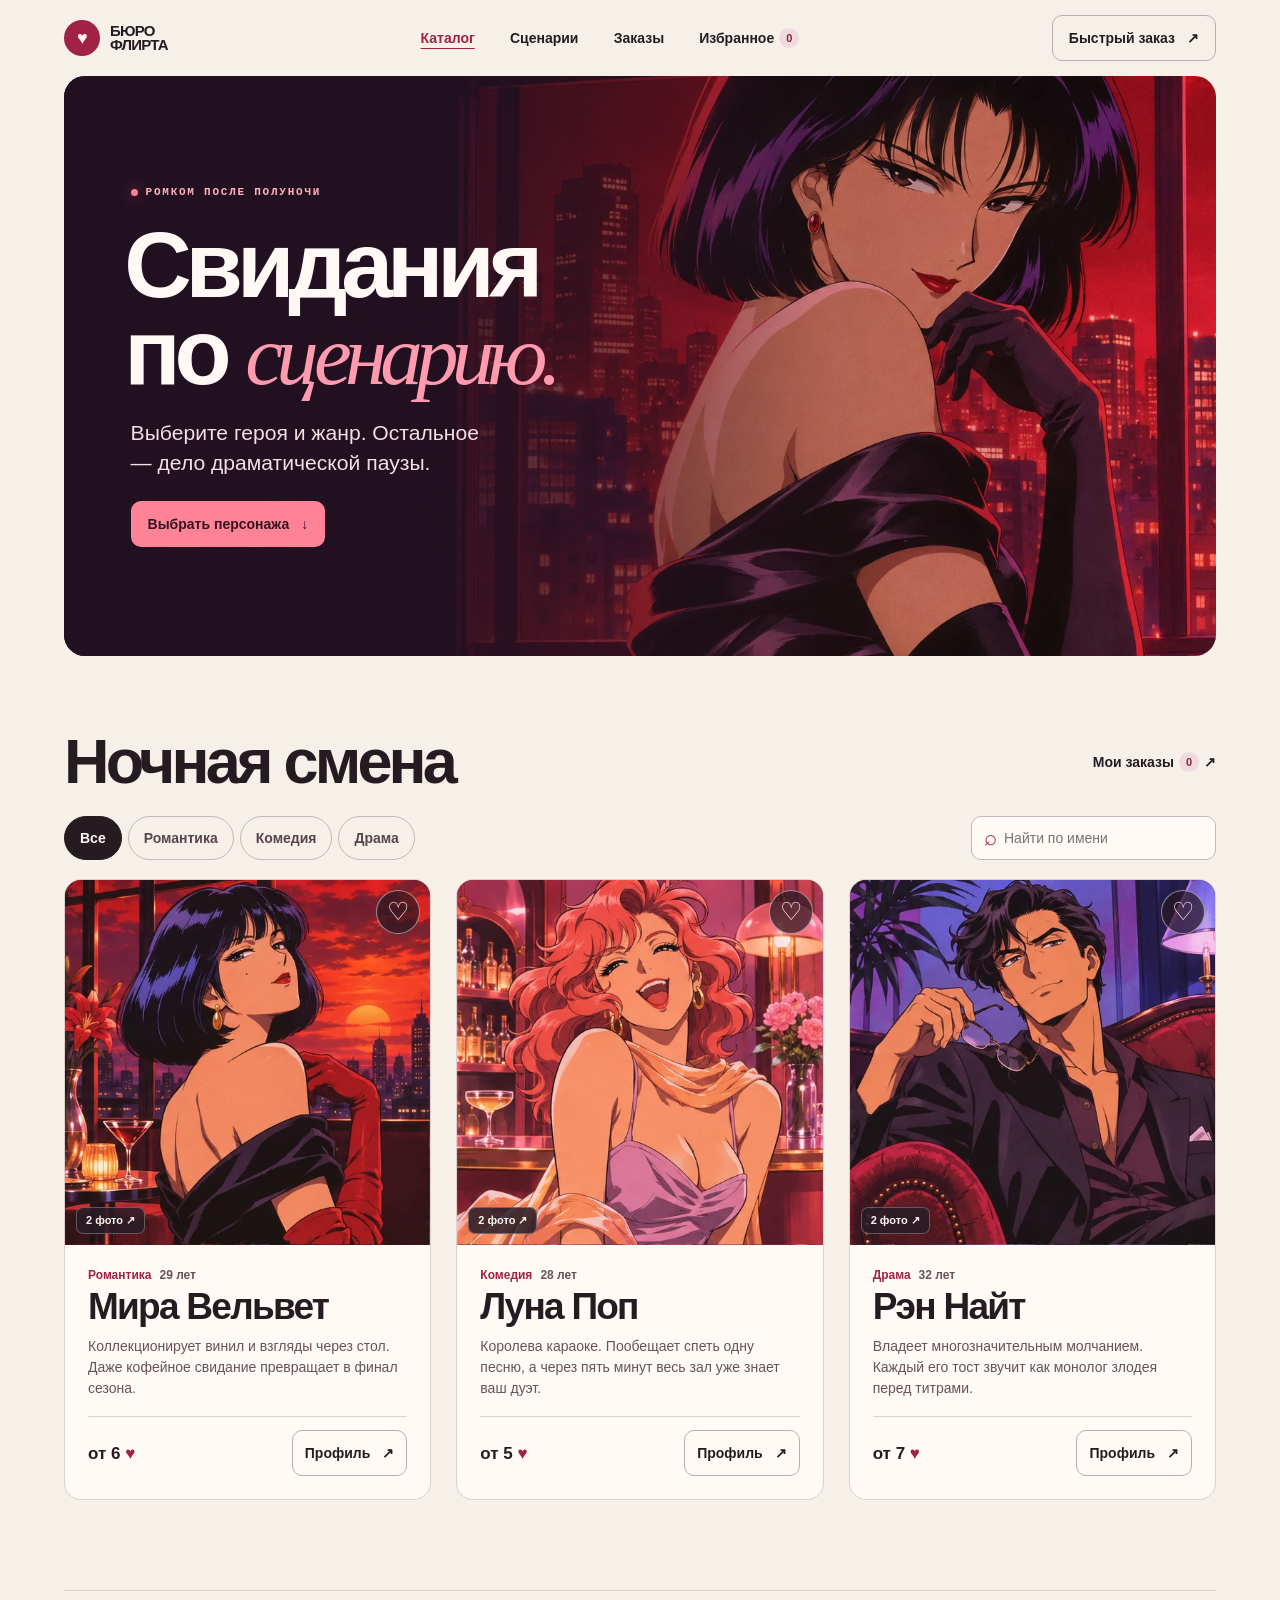
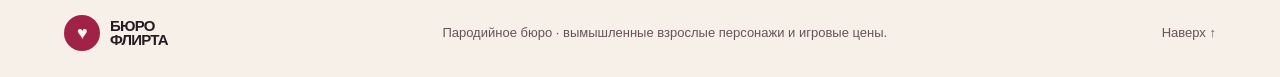
==== index.html @ c88faca5 "Add Flirt Bureau website" ====
<!doctype html>
<html lang="ru" id="top">
<head>
  <meta charset="utf-8">
  <meta name="viewport" content="width=device-width, initial-scale=1">
  <meta name="theme-color" content="#f7f0e9">
  <meta name="description" content="Интерактивная аниме-комедия со сценариями вымышленных свиданий.">
  <title>Свидания по сценарию — Бюро флирта</title>
  <link rel="icon" href="data:,">
  <link rel="stylesheet" href="styles.css">
  <script defer src="gsap.min.js"></script>
  <script defer src="app.js"></script>
</head>
<body data-character="">
  <a class="skip" href="#content">К содержанию</a>
  <header class="frame bar">
    <a class="brand" href="index.html"><span class="seal" aria-hidden="true">♥</span><span>БЮРО<br>ФЛИРТА</span></a>
    <nav aria-label="Основное меню"><a href="index.html#catalog" aria-current="page">Каталог</a><a href="scenarios.html">Сценарии</a><a href="orders.html">Заказы</a><button type="button" class="favorite-toggle" aria-pressed="false">Избранное <span data-favorite-count>0</span></button></nav>
    <button class="button button-outline quick-order" type="button">Быстрый заказ <span aria-hidden="true">↗</span></button>
  </header>
  <main id="content">
        <section class="frame hero" aria-labelledby="hero-title">
      <div class="hero-copy">
        <p class="eyebrow"><span aria-hidden="true"></span> РОМКОМ ПОСЛЕ ПОЛУНОЧИ</p>
        <h1 id="hero-title">Свидания<br>по <em>сценарию.</em></h1>
        <p>Выберите героя и жанр. Остальное — дело драматической паузы.</p>
        <a href="#catalog" class="button button-pink">Выбрать персонажа <span aria-hidden="true">↓</span></a>
      </div>
    </section>

    <section class="frame catalog" id="catalog" aria-labelledby="catalog-title">
      <div class="section-top">
        <h2 id="catalog-title">Ночная смена</h2>
        <a class="orders-link" href="orders.html">Мои заказы <span data-orders-count>0</span> <span aria-hidden="true">↗</span></a>
      </div>
      <div class="toolbar">
        <div class="filter-group" role="group" aria-label="Жанр">
          <button type="button" data-genre="all" aria-pressed="true">Все</button>
          <button type="button" data-genre="romance" aria-pressed="false">Романтика</button>
          <button type="button" data-genre="comedy" aria-pressed="false">Комедия</button>
          <button type="button" data-genre="drama" aria-pressed="false">Драма</button>
        </div>
        <label class="search"><span aria-hidden="true">⌕</span><input id="search" type="search" placeholder="Найти по имени" aria-label="Найти по имени"></label>
        <button type="button" class="button button-outline favorite-toggle catalog-favorite" aria-pressed="false">Избранное <span data-favorite-count>0</span></button>
      </div>
      <div class="cards" id="cards"></div>
      <div id="empty" class="empty" hidden>
        <h3 id="empty-title"></h3>
        <button class="button button-outline" id="clear-filters" type="button">Показать весь состав</button>
      </div>
    </section>

  </main>
  <footer class="frame footer">
    <a class="brand" href="index.html"><span class="seal" aria-hidden="true">♥</span><span>БЮРО<br>ФЛИРТА</span></a>
    <p>Пародийное бюро · вымышленные взрослые персонажи и игровые цены.</p>
    <a href="#top">Наверх <span aria-hidden="true">↑</span></a>
  </footer>
  <div class="mobile-bar" role="group" aria-label="Быстрые действия">
    <a href="index.html#catalog" aria-current="page">Каталог</a><a href="scenarios.html">Сценарии</a><a href="orders.html">Заказы</a>
    <button class="quick-order button-pink" type="button">Заказать</button>
  </div>
  <dialog id="gallery" aria-labelledby="gallery-title"><div class="dialog-body gallery-body"></div></dialog>
  <dialog id="order" aria-labelledby="order-title"><div class="dialog-body"></div></dialog>
  <p class="sr-only" id="announcement" role="status"></p>
</body>
</html>
---- styles.css ----
:root {
  color-scheme: light;
  --paper: #f7f0e9;
  --card: #fffaf5;
  --ink: #271b22;
  --muted: #68525b;
  --line: #ded0ce;
  --berry: #a02246;
  --pink: #ff8296;
  --dark: #231420;
  --space: clamp(16px, 5vw, 76px);
  font-family: "Segoe UI", Arial, sans-serif;
}
*, *::before, *::after { box-sizing: border-box; }
html { scroll-behavior: smooth; }
body { margin: 0; background: var(--paper); color: var(--ink); }
body:has(dialog[open]) { overflow: hidden; }
[hidden] { display: none !important; }
h1, h2, h3, p, fieldset { margin: 0; }
a { text-decoration: none; color: inherit; }
button, input, select { font: inherit; }
button { cursor: pointer; }
:focus-visible { outline: 2px solid #b12452; outline-offset: 3px; }
.frame { width: min(100% - var(--space) * 2, 1250px); margin-inline: auto; }
.sr-only, .skip:not(:focus) {
  position: absolute; width: 1px; height: 1px; padding: 0; overflow: hidden; clip-path: inset(50%); white-space: nowrap;
}
.skip { position: fixed; z-index: 20; top: 8px; left: 8px; padding: 12px; background: var(--card); }
.bar { min-height: 76px; display: flex; align-items: center; justify-content: space-between; gap: 12px; }
.brand { display: inline-flex; gap: 10px; align-items: center; font-weight: 850; font-size: 15px; line-height: .94; letter-spacing: -.05em; }
.seal { display: grid; place-items: center; flex: 0 0 36px; width: 36px; height: 36px; border-radius: 50%; background: var(--berry); color: #fff5f0; font-size: 18px; }
.bar nav { display: flex; align-items: center; gap: clamp(16px, 4vw, 50px); }
.bar nav a, .bar nav button, .orders-link, .mobile-bar a, .mobile-bar button {
  min-height: 44px; border: 0; background: none; color: var(--ink); font-size: 14px; font-weight: 650;
  white-space: nowrap; padding: 0; display: inline-flex; align-items: center; justify-content: center; gap: 5px;
}
.bar nav a:hover, .orders-link:hover, .favorite-toggle[aria-pressed="true"] { color: var(--berry); }
[data-favorite-count], [data-orders-count] {
  min-width: 20px; padding-inline: 5px; background: #f0dae0; border-radius: 999px;
  color: #8d2544; text-align: center; font: 700 11px/20px "Segoe UI", sans-serif;
}
.button {
  min-height: 46px; display: inline-flex; align-items: center; justify-content: center; gap: 12px;
  padding: 9px 16px; border: 1px solid transparent; border-radius: 10px; font-size: 14px; font-weight: 730;
  transition: background-color .18s, transform .14s;
}
.button:active, .favorite:active, .icon-button:active { transform: scale(.96); }
.button-outline { border-color: #bdabb1; background: transparent; color: var(--ink); }
.button-outline:hover { background: #f1e4e6; }
.button-pink { background: var(--pink); color: #321622; }
.button-pink:hover { background: #ffadba; }
.button-berry { background: var(--berry); color: #fffafa; }
.button-berry:hover { background: #821b3a; }

.hero {
  position: relative; display: grid; align-items: center; min-height: clamp(455px, 49vw, 580px); overflow: hidden;
  border-radius: 21px; isolation: isolate;
  background: #2a1425 url("hero.webp") 66% 40% / cover no-repeat;
}
.hero::before {
  content: ""; position: absolute; z-index: -1; inset: 0;
  background: linear-gradient(90deg, #211121f7 0%, #211121dc 34%, #21112136 66%, transparent);
}
.hero-copy { max-width: 66%; color: #fff8f5; padding: 38px clamp(26px, 5.2vw, 78px); }
.eyebrow {
  display: flex; align-items: center; gap: 8px; color: #ffb1be; margin-bottom: 22px;
  font: 700 11px/1.35 "Cascadia Mono", Consolas, monospace; letter-spacing: .16em;
}
.eyebrow span { width: 7px; height: 7px; border-radius: 50%; background: #ff8094; box-shadow: 0 0 15px #fd587da8; }
h1 { font-size: clamp(57px, 7.3vw, 110px); line-height: .93; letter-spacing: -.066em; font-weight: 780; margin-left: -.067em; }
h1 em { font: italic 400 .91em/.9 Georgia, serif; color: #ff9aaf; letter-spacing: -.08em; }
.hero-copy p:not(.eyebrow) { color: #f5dee5; margin: 22px 0 23px; max-width: 30ch; font-size: clamp(16px, 1.65vw, 22px); line-height: 1.43; }
.hero :focus-visible { outline-color: #ffacba; }

.catalog { margin-block: clamp(42px, 6vw, 75px) clamp(55px, 7vw, 94px); scroll-margin-top: 20px; }
.section-top, .toolbar { display: flex; justify-content: space-between; align-items: center; gap: 14px; }
h2 { font-size: clamp(36px, 5vw, 63px); line-height: .98; letter-spacing: -.061em; font-weight: 770; }
.toolbar { margin: 23px 0 19px; }
.filter-group { display: flex; gap: 6px; flex-wrap: wrap; }
.filter-group button {
  border-radius: 999px; min-height: 44px; padding: 6px 15px; border: 1px solid #c7b5ba;
  background: transparent; color: #59444e; font-weight: 650; font-size: 14px;
}
.filter-group button:hover { border-color: var(--berry); color: var(--berry); }
.filter-group button[aria-pressed="true"] { background: var(--ink); color: #fff8f4; border-color: var(--ink); }
.search {
  display: flex; align-items: center; gap: 7px; min-height: 44px; padding-inline: 12px;
  border: 1px solid #c7b5ba; border-radius: 10px; min-width: 0; width: min(100%, 245px); background: var(--card);
}
.search span { font-size: 22px; color: var(--berry); line-height: 1; }
.search input { width: 100%; min-width: 0; border: 0; outline: 0; background: transparent; color: var(--ink); font-size: 14px; padding: 8px 0; }
.search:focus-within { outline: 2px solid #b12452; outline-offset: 2px; }
.cards { display: grid; grid-template-columns: repeat(3, minmax(0, 1fr)); gap: clamp(13px, 2vw, 25px); }
.character { min-width: 0; border-radius: 17px; overflow: hidden; background: var(--card); border: 1px solid var(--line); display: flex; flex-direction: column; }
.portrait-area { position: relative; }
.portrait, .gallery-photo, .thumbnail {
  background-image: url("portraits.webp"); background-size: 300% 200%; background-repeat: no-repeat;
  background-position: var(--x, 0%) var(--y, 0%);
}
.portrait { width: 100%; aspect-ratio: 1; display: block; border: 0; cursor: zoom-in; background-color: #4a2d49; position: relative; }
.portrait:focus-visible { outline-offset: -5px; outline-color: #fff7f9; }
.photo-count {
  position: absolute; bottom: 11px; left: 11px; padding: 6px 9px; border-radius: 7px;
  color: #fff5ee; background: #291d28d9; border: 1px solid #ffffff42; font-size: 11px; font-weight: 700;
}
.favorite {
  width: 44px; height: 44px; position: absolute; right: 10px; top: 10px; border: 1px solid #ffffff7c;
  color: #fff8f4; background: #271822b3; border-radius: 50%; font-size: 25px; line-height: 1;
  display: grid; place-items: center; transition: background-color .18s, transform .15s;
}
.favorite[aria-pressed="true"] { background: var(--berry); }
.favorite:hover { background: #7d2344; }
.card-copy { padding: clamp(14px, 1.8vw, 23px); flex: 1; display: flex; flex-direction: column; }
.card-meta { display: flex; gap: 8px; align-items: center; color: var(--berry); font-size: 12px; font-weight: 730; }
.card-meta span + span { color: var(--muted); font-weight: 550; }
.card-copy h3 { margin-top: 6px; font-size: clamp(25px, 3vw, 37px); font-weight: 760; letter-spacing: -.047em; line-height: 1; }
.card-copy p { margin: 11px 0 18px; font-size: 14px; line-height: 1.48; color: var(--muted); }
.card-bottom { display: flex; align-items: center; gap: 9px; justify-content: space-between; border-top: 1px solid var(--line); margin-top: auto; padding-top: 13px; }
.card-price { font-size: 17px; font-weight: 760; white-space: nowrap; }
.card-price span { color: var(--berry); }
.card-bottom .button { padding-inline: 12px; }
.empty { padding: 34px 14px; border: 1px dashed #c7b5ba; border-radius: 15px; text-align: center; }
.empty h3 { margin-bottom: 13px; font-size: 22px; }
.footer { min-height: 86px; display: flex; align-items: center; justify-content: space-between; gap: 12px; border-top: 1px solid var(--line); padding-block: 15px; }
.footer p, .footer > a:last-child { color: var(--muted); font-size: 13px; line-height: 1.45; }
.mobile-bar { display: none; }

dialog {
  color: var(--ink); background: var(--card); border: 1px solid var(--line); border-radius: 19px;
  width: min(520px, calc(100% - 24px)); max-height: min(85dvh, 830px); margin: auto;
  padding: 0; overscroll-behavior: contain;
}
dialog::backdrop { background: #20121fc7; backdrop-filter: blur(5px); }
.dialog-body { padding: 21px; }
.dialog-header { display: flex; align-items: start; gap: 12px; justify-content: space-between; margin-bottom: 14px; }
.dialog-header h2 { font-size: clamp(28px, 5vw, 40px); line-height: 1.05; }
.icon-button {
  border: 1px solid #c7b5ba; color: var(--ink); background: var(--paper);
  min-width: 44px; min-height: 44px; border-radius: 10px; display: grid; place-items: center; font-size: 20px;
}
.icon-button:hover { background: #f1dfe5; }
.dialog-description { font-size: 14px; color: var(--muted); line-height: 1.5; margin-bottom: 12px; }
.gallery-photo { aspect-ratio: 1; border-radius: 12px; }
.gallery-actions { display: flex; justify-content: space-between; align-items: center; gap: 10px; margin-top: 13px; }
.thumbs { display: flex; gap: 8px; }
.thumbnail { width: 47px; height: 47px; border-radius: 7px; border: 2px solid transparent; }
.thumbnail[aria-pressed="true"] { border-color: var(--berry); outline: 1px solid var(--berry); outline-offset: 2px; }
.booking { display: grid; gap: 13px; }
.field { display: grid; gap: 5px; font-size: 13px; font-weight: 700; }
.field select { min-width: 0; width: 100%; min-height: 44px; padding: 8px; border: 1px solid #c7b5ba; color: var(--ink); border-radius: 9px; background: #fffaf7; }
.scenario-list { display: grid; gap: 6px; padding: 0; border: 0; min-width: 0; }
.scenario-list legend { font-size: 13px; font-weight: 700; margin-bottom: 5px; }
.scenario {
  display: grid; grid-template-columns: 19px minmax(0, 1fr) auto; align-items: center; gap: 8px;
  min-height: 48px; border: 1px solid var(--line); border-radius: 9px; padding: 7px 10px; cursor: pointer; font-size: 14px;
}
.scenario:has(input:checked) { border-color: #aa4361; background: #f9e9ee; }
.scenario input { accent-color: var(--berry); margin: 0; }
.scenario small { display: block; color: var(--muted); line-height: 1.3; }
.scenario b { white-space: nowrap; color: var(--berry); }
.confirm { display: flex; align-items: center; justify-content: space-between; gap: 10px; border-top: 1px solid var(--line); padding-top: 12px; }
.total { font-weight: 780; font-size: 17px; }
.total output { margin-left: 4px; color: var(--berry); }
.order-list { display: grid; gap: 8px; padding: 0; list-style: none; }
.order-list li { padding: 10px 11px; border: 1px solid var(--line); border-radius: 10px; display: grid; grid-template-columns: 1fr auto; gap: 3px 8px; }
.order-list small { grid-column: 1 / -1; color: var(--muted); }
.success-mark { display: grid; place-items: center; width: 46px; height: 46px; border-radius: 50%; color: var(--berry); background: #f5dbe4; font-size: 25px; margin-bottom: 10px; }

@view-transition { navigation: auto; }
::view-transition-old(root), ::view-transition-new(root) { animation-duration: .2s; }
.bar nav [aria-current="page"], .mobile-bar [aria-current="page"] { color: var(--berry); text-decoration: underline; text-underline-offset: 5px; }
.bar nav { gap: clamp(14px, 2.75vw, 36px); }
.catalog-favorite { display: none; }
.card-copy h3 a:hover, .history-item h2 a:hover { color: var(--berry); }
.card-copy .card-price { font-size: 17px; color: var(--ink); }
.subpage { padding-block: 34px clamp(55px, 7vw, 90px); }
.subpage h1 { font-size: clamp(40px, 7.6vw, 98px); margin-left: -.035em; letter-spacing: -.055em; line-height: .96; }
.subpage h2 { font-size: clamp(24px, 3.2vw, 39px); letter-spacing: -.036em; line-height: 1.05; }
.lead { font-size: clamp(15px, 1.65vw, 20px); line-height: 1.55; color: var(--muted); max-width: 52ch; }
.label { font-size: 13px; font-weight: 720; color: var(--berry); }
.label span { color: var(--muted); font-weight: 570; }
.sub-hero {
  border: 1px solid #e5cacf; padding: clamp(23px, 5vw, 62px); border-radius: 19px;
  background: radial-gradient(ellipse at 98% 0%, #f8c5d1, transparent 62%), #fff7f2;
  display: grid; justify-items: start; gap: 15px; margin-bottom: 26px;
}
.crumbs { display: flex; gap: 8px; align-items: center; min-height: 44px; margin-bottom: 14px; color: var(--muted); font-size: 14px; }
.crumbs a, .text-link { color: var(--berry); text-decoration: underline; text-underline-offset: 3px; }
.profile-layout { display: grid; grid-template-columns: minmax(0, .92fr) minmax(0, 1.08fr); gap: clamp(18px, 5.2vw, 76px); align-items: center; }
.profile-visual { max-width: 570px; min-width: 0; }
.profile-visual .portrait { border-radius: 18px; }
.profile-text { display: grid; justify-items: start; gap: 15px; }
.quote { font: italic 400 clamp(22px, 3.2vw, 37px)/1.07 Georgia, serif; color: var(--berry); }
.cover-controls { display: flex; align-items: center; gap: 13px; margin-top: 12px; color: var(--muted); font-size: 13px; }
.facts { display: grid; grid-template-columns: repeat(3,minmax(0,1fr)); gap: 12px; width: 100%; margin: 0; }
.facts div { border-top: 1px solid var(--line); padding-top: 9px; }
.facts dt { font-size: 12px; color: var(--muted); }
.facts dd { margin: 4px 0 0; line-height: 1.28; font-weight: 710; font-size: 14px; }
.detail-grid, .scenario-grid { display: grid; grid-template-columns: repeat(2,minmax(0,1fr)); gap: 15px; margin-top: 28px; }
.scenario-grid { grid-template-columns: repeat(3,minmax(0,1fr)); margin-top: 0; }
.story-card, .rates-card { padding: clamp(16px, 3vw, 32px); background: var(--card); border: 1px solid var(--line); border-radius: 15px; }
.story-card h2, .story-card h3 { margin-bottom: 9px; }
.story-card h3 { margin-top: 18px; font-size: 17px; }
.story-card p:not(.label) { color: var(--muted); line-height: 1.5; font-size: 15px; }
.story-card .label { margin-bottom: 8px; }
.rates { list-style: none; margin: 10px 0 13px; padding: 0; }
.rates li { display: grid; grid-template-columns: minmax(0,1fr) max-content max-content; gap: 9px; align-items: center; padding: 9px 0; border-top: 1px solid var(--line); }
.rates li:first-child { border-top: 0; }
.rates li small, .table-wrap th small { display: block; color: var(--muted); font-weight: 500; margin-top: 2px; }
.rates li b, .history-actions strong { color: var(--berry); }
.rates li .button { padding-inline: 9px; }
.price-section, .faq { margin-top: 34px; }
.muted { color: var(--muted); font-size: 13px; }
.table-wrap { margin-top: 13px; border: 1px solid var(--line); background: var(--card); border-radius: 14px; overflow-x: auto; }
.table-wrap table { width: 100%; border-collapse: collapse; }
.table-wrap :is(th,td) { text-align: center; padding: 8px 12px; border-bottom: 1px solid var(--line); font-size: 14px; }
.table-wrap th:first-child { text-align: left; }
.table-wrap thead th { background: #f5e8e7; }
.table-wrap thead a:hover { color: var(--berry); text-decoration: underline; }
.table-wrap tbody tr:last-child :is(th,td) { border-bottom: 0; }
.button.price-cell { min-width: 53px; padding-inline: 5px; color: var(--berry); white-space: nowrap; }
.faq h2 { margin-bottom: 12px; }
.faq details { border-top: 1px solid var(--line); padding: 4px 0 8px; }
.faq summary { cursor: pointer; min-height: 44px; align-content: center; font-weight: 690; }
.faq p { color: var(--muted); font-size: 15px; line-height: 1.45; }
.order-history { list-style: none; display: grid; grid-template-columns: minmax(0,1fr); gap: 11px; margin: 0; padding: 0; }
.order-history .empty p { margin-bottom: 12px; color: var(--muted); }
.history-item { padding: 16px; border-radius: 13px; border: 1px solid var(--line); background: var(--card); display: flex; justify-content: space-between; gap: 10px; align-items: center; }
.history-item h2 { font-size: clamp(20px, 3vw, 32px); margin-block: 4px; }
.history-item p { color: var(--muted); font-size: 13px; }
.history-item .history-status { color: #156547; font-weight: 750; }
.history-item .history-status.cancelled { color: var(--berry); }
.history-actions { display: grid; justify-items: end; gap: 5px; }

@media (max-width: 760px) {
  .bar { min-height: 65px; }
  .bar nav { gap: 13px; }
  .bar nav button { display: none; }
  .cards { grid-template-columns: repeat(2, minmax(0, 1fr)); }
  .hero { background-position: 70% 43%; min-height: 485px; }
  .hero-copy { max-width: 84%; }
  .toolbar { flex-wrap: wrap; }
  .catalog-favorite { display: inline-flex; min-height: 44px; padding-inline: 10px; font-size: 12px; }
  .profile-layout { gap: 20px; }
  .facts { grid-template-columns: repeat(2,minmax(0,1fr)); }
  .scenario-grid { grid-template-columns: minmax(0,1fr); }
}
@media (max-width: 520px) {
  body { padding-bottom: calc(67px + env(safe-area-inset-bottom)); }
  .bar nav, .bar > .quick-order { display: none; }
  .hero { min-height: 517px; min-height: max(460px, min(517px, 78svh)); background-position: 67% 36%; align-items: end; border-radius: 14px; }
  .hero::before { background: linear-gradient(0deg,#21111ff5 0%,#21111fef 18%,#21111f98 49%,transparent 77%); }
  .hero-copy { max-width: 100%; padding: 20px 16px; }
  .hero h1 { font-size: clamp(45px, 12.6vw, 64px); letter-spacing: -.055em; }
  .hero .eyebrow { margin-bottom: 12px; }
  .hero-copy p:not(.eyebrow) { margin: 14px 0; }
  .toolbar { align-items: flex-start; flex-direction: column; gap: 9px; margin-top: 16px; }
  .search { width: 100%; }
  .filter-group button { padding-inline: 10px; font-size: 12px; }
  .section-top { gap: 8px; }
  .section-top h2 { font-size: clamp(29px, 8.5vw, 42px); }
  .orders-link { font-size: 12px; }
  .cards { grid-template-columns: minmax(0, 1fr); gap: 14px; }
  .footer { flex-wrap: wrap; padding-bottom: 12px; }
  .footer p { order: 2; width: 100%; }
  .mobile-bar {
    display: flex; position: fixed; z-index: 5; inset: auto 0 0; justify-content: space-around; align-items: center;
    gap: 6px; padding: 7px 12px calc(7px + env(safe-area-inset-bottom)); border-top: 1px solid var(--line);
    background: #fff8f2f5; backdrop-filter: blur(10px);
  }
  .mobile-bar a, .mobile-bar button { font-size: clamp(11px, 3.2vw, 13px); padding: 0 7px; }
  .mobile-bar .quick-order { border-radius: 8px; background: var(--berry); color: white; }
  .toolbar { position: relative; }
  .mobile-bar a, .mobile-bar button { padding-inline: 4px; }
  .subpage { padding-top: 12px; }
  .profile-layout, .detail-grid { grid-template-columns: minmax(0,1fr); }
  .profile-text { gap: 12px; }
  .profile-visual .portrait { aspect-ratio: 1; }
  .table-wrap :is(th,td) { padding-inline: 5px; font-size: 12px; }
  .button.price-cell { min-width: 41px; font-size: 12px; }
  dialog { width: 100%; max-width: none; max-height: 92dvh; margin: auto 0 0; border-radius: 19px 19px 0 0; }
  .dialog-body { padding: 15px 15px calc(15px + env(safe-area-inset-bottom)); }
}
@media (prefers-reduced-motion: reduce) {
  html { scroll-behavior: auto; }
  .button:active, .favorite:active, .icon-button:active { transform: none; }
  ::view-transition-old(root), ::view-transition-new(root) { animation-duration: .01ms; }
}
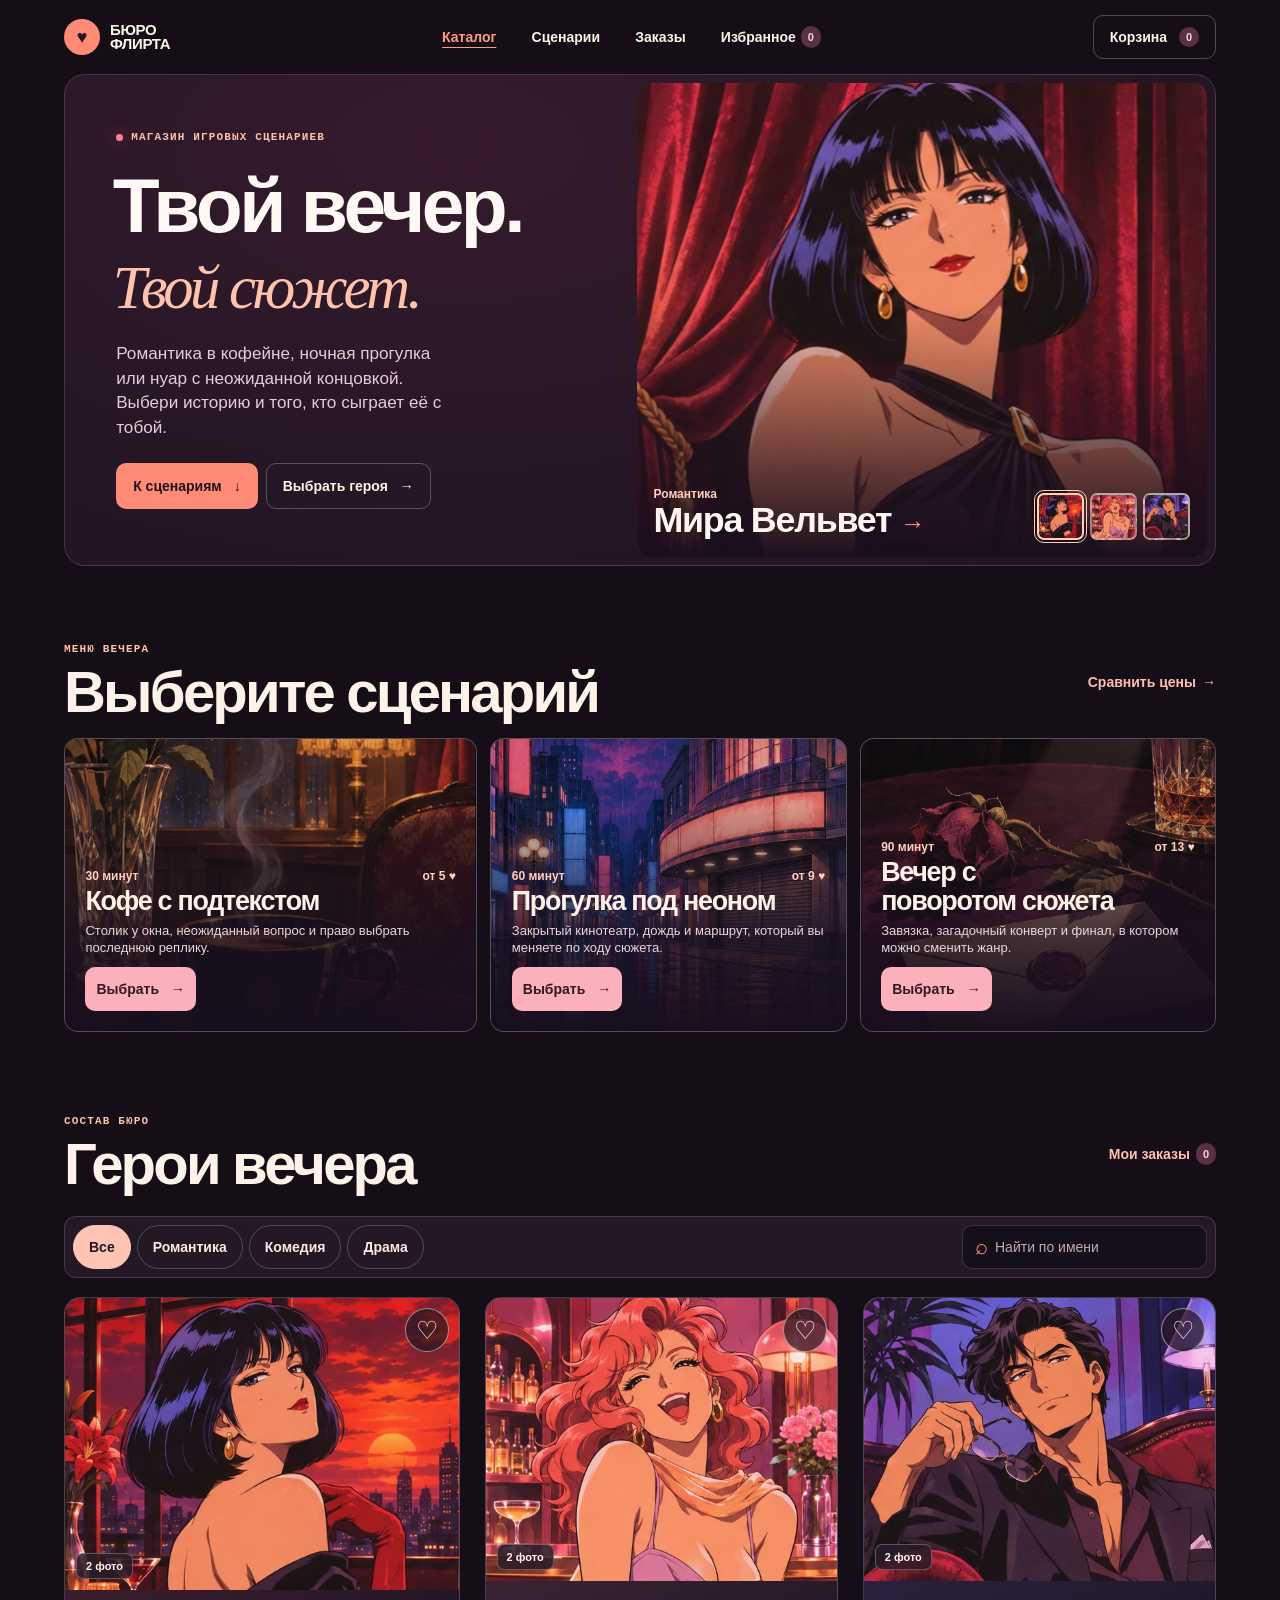
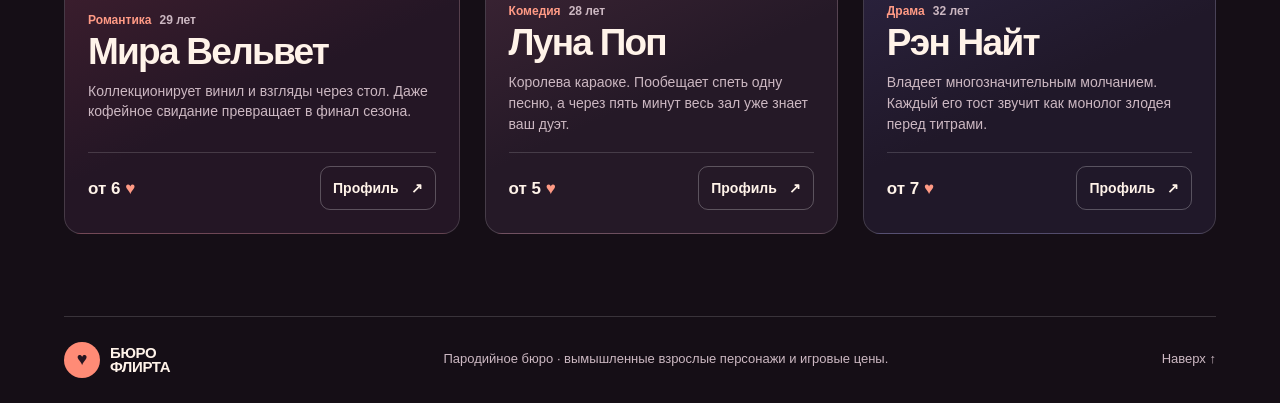
==== commit 00bb2643: "Redesign Flirt Bureau storefront and add cart" ====
--- a/index.html
+++ b/index.html
@@ -3,35 +3,64 @@
 <head>
   <meta charset="utf-8">
   <meta name="viewport" content="width=device-width, initial-scale=1">
-  <meta name="theme-color" content="#f7f0e9">
+  <meta name="theme-color" content="#150e16">
   <meta name="description" content="Интерактивная аниме-комедия со сценариями вымышленных свиданий.">
   <title>Свидания по сценарию — Бюро флирта</title>
   <link rel="icon" href="data:,">
-  <link rel="stylesheet" href="styles.css">
+  <link rel="stylesheet" href="styles.css?v=2">
   <script defer src="gsap.min.js"></script>
-  <script defer src="app.js"></script>
+  <script defer src="ScrollTrigger.min.js"></script>
+  <script defer src="app.js?v=2"></script>
 </head>
 <body data-character="">
   <a class="skip" href="#content">К содержанию</a>
   <header class="frame bar">
     <a class="brand" href="index.html"><span class="seal" aria-hidden="true">♥</span><span>БЮРО<br>ФЛИРТА</span></a>
     <nav aria-label="Основное меню"><a href="index.html#catalog" aria-current="page">Каталог</a><a href="scenarios.html">Сценарии</a><a href="orders.html">Заказы</a><button type="button" class="favorite-toggle" aria-pressed="false">Избранное <span data-favorite-count>0</span></button></nav>
-    <button class="button button-outline quick-order" type="button">Быстрый заказ <span aria-hidden="true">↗</span></button>
+    <button class="button button-outline open-cart" type="button">Корзина <span class="cart-count" data-cart-count>0</span></button>
   </header>
   <main id="content">
-        <section class="frame hero" aria-labelledby="hero-title">
+    <section class="frame hero hero-store" aria-labelledby="hero-title">
       <div class="hero-copy">
-        <p class="eyebrow"><span aria-hidden="true"></span> РОМКОМ ПОСЛЕ ПОЛУНОЧИ</p>
-        <h1 id="hero-title">Свидания<br>по <em>сценарию.</em></h1>
-        <p>Выберите героя и жанр. Остальное — дело драматической паузы.</p>
-        <a href="#catalog" class="button button-pink">Выбрать персонажа <span aria-hidden="true">↓</span></a>
+        <p class="eyebrow"><span aria-hidden="true"></span> МАГАЗИН ИГРОВЫХ СЦЕНАРИЕВ</p>
+        <h1 id="hero-title">Твой вечер.<br><em>Твой сюжет.</em></h1>
+        <p>Романтика в кофейне, ночная прогулка или нуар с неожиданной концовкой. Выбери историю и того, кто сыграет её с тобой.</p>
+        <div class="hero-actions">
+          <a href="#shop" class="button button-berry">К сценариям <span aria-hidden="true">↓</span></a>
+          <a href="#catalog" class="button button-outline">Выбрать героя <span aria-hidden="true">→</span></a>
+        </div>
+      </div>
+      <div class="feature-stage" aria-label="Герои витрины">
+        <div class="feature-picture" aria-hidden="true"><div class="feature-art" style="--x:0%;--y:100%"></div></div>
+        <div class="feature-menu">
+          <div class="feature-info" aria-live="polite">
+            <p class="feature-genre">Романтика</p>
+            <a class="feature-name" href="mira.html">Мира Вельвет <span aria-hidden="true">→</span></a>
+          </div>
+          <div class="feature-tabs" role="group" aria-label="Выбрать героя витрины">
+            <button type="button" class="thumbnail" data-feature="mira" aria-label="Мира Вельвет" aria-pressed="true" style="--x:0%;--y:0%"></button>
+            <button type="button" class="thumbnail" data-feature="luna" aria-label="Луна Поп" aria-pressed="false" style="--x:50%;--y:0%"></button>
+            <button type="button" class="thumbnail" data-feature="ren" aria-label="Рэн Найт" aria-pressed="false" style="--x:100%;--y:0%"></button>
+          </div>
+        </div>
       </div>
     </section>
 
+    <section class="frame shop" id="shop" aria-labelledby="shop-title">
+      <div class="section-top" data-reveal>
+        <div>
+          <p class="store-kicker">МЕНЮ ВЕЧЕРА</p>
+          <h2 id="shop-title">Выберите сценарий</h2>
+        </div>
+        <a class="section-link" href="scenarios.html">Сравнить цены <span aria-hidden="true">→</span></a>
+      </div>
+      <div class="product-grid" data-products></div>
+    </section>
+
     <section class="frame catalog" id="catalog" aria-labelledby="catalog-title">
-      <div class="section-top">
-        <h2 id="catalog-title">Ночная смена</h2>
-        <a class="orders-link" href="orders.html">Мои заказы <span data-orders-count>0</span> <span aria-hidden="true">↗</span></a>
+      <div class="section-top" data-reveal>
+        <div><p class="store-kicker">СОСТАВ БЮРО</p><h2 id="catalog-title">Герои вечера</h2></div>
+        <a class="section-link" href="orders.html">Мои заказы <span data-orders-count>0</span></a>
       </div>
       <div class="toolbar">
         <div class="filter-group" role="group" aria-label="Жанр">
@@ -57,11 +86,12 @@
     <a href="#top">Наверх <span aria-hidden="true">↑</span></a>
   </footer>
   <div class="mobile-bar" role="group" aria-label="Быстрые действия">
-    <a href="index.html#catalog" aria-current="page">Каталог</a><a href="scenarios.html">Сценарии</a><a href="orders.html">Заказы</a>
-    <button class="quick-order button-pink" type="button">Заказать</button>
+    <a href="index.html#catalog" aria-current="page">Герои</a><a href="#shop">Сценарии</a><a href="orders.html">Заказы</a>
+    <button class="open-cart button-pink" type="button">Корзина <span class="cart-count" data-cart-count>0</span></button>
   </div>
   <dialog id="gallery" aria-labelledby="gallery-title"><div class="dialog-body gallery-body"></div></dialog>
   <dialog id="order" aria-labelledby="order-title"><div class="dialog-body"></div></dialog>
+  <dialog id="cart" aria-labelledby="cart-title"><div class="dialog-body"></div></dialog>
   <p class="sr-only" id="announcement" role="status"></p>
 </body>
 </html>
--- a/styles.css
+++ b/styles.css
@@ -286,3 +286,208 @@
   .button:active, .favorite:active, .icon-button:active { transform: none; }
   ::view-transition-old(root), ::view-transition-new(root) { animation-duration: .01ms; }
 }
+
+/* The storefront palette also carries through to profiles, pricing and checkout. */
+:root {
+  color-scheme: dark;
+  --paper: #150e16;
+  --card: #201622;
+  --ink: #fff3e9;
+  --muted: #ccb8c2;
+  --line: #ffffff27;
+  --berry: #ff9a85;
+  --pink: #fbb0bc;
+  --dark: #170f19;
+  --store-accent: #ff8b76;
+  --store-deep: #2f1e2d;
+}
+:focus-visible, .hero :focus-visible { outline-color: #ffb3a1; }
+.bar { min-height: 74px; }
+.brand { letter-spacing: -.025em; }
+.seal { background: var(--store-accent); color: #271520; }
+.bar .open-cart { min-height: 44px; }
+[data-favorite-count], [data-orders-count], .cart-count {
+  display: inline-grid; place-items: center; min-width: 20px; min-height: 20px; padding: 1px 5px;
+  border-radius: 999px; background: #593144; color: #ffd1d6; font-size: 11px; font-weight: 750;
+}
+.button-berry { color: #24121b; background: var(--store-accent); }
+.button-berry:hover { background: #ffb09d; }
+.button-outline { border-color: #ffffff41; color: var(--ink); }
+.button-outline:hover { background: #ffffff11; border-color: var(--store-accent); }
+.button-pink { background: var(--pink); color: #311822; }
+
+.hero-store {
+  display: grid; align-items: stretch; grid-template-columns: minmax(0, .98fr) minmax(0, 1.02fr);
+  min-height: auto; background: radial-gradient(ellipse at 34% 15%, #50243866, transparent 70%), #231524;
+  border: 1px solid #ffffff25; border-radius: 21px; overflow: hidden;
+}
+.hero-store::before { content: none; }
+.hero-store .hero-copy {
+  max-width: none; align-self: center; padding: clamp(24px, 4vw, 56px);
+}
+.hero-store .eyebrow, .store-kicker {
+  color: #ffc0ad; font: 650 11px/1.35 "Cascadia Mono", Consolas, monospace; letter-spacing: .105em;
+}
+.hero-store h1 {
+  margin-left: -.045em; font-weight: 700; font-size: clamp(43px, 6vw, 90px);
+  letter-spacing: -.046em; line-height: .99;
+}
+.hero-store h1 em { color: #ffc2ab; font-size: .79em; letter-spacing: -.055em; }
+.hero-store .hero-copy p:not(.eyebrow) { color: #e6ccd7; margin-block: 22px 24px; max-width: 36ch; font-size: clamp(15px, 1.34vw, 19px); }
+.hero-actions { display: flex; flex-wrap: wrap; gap: 8px; }
+.hero-actions .button { min-height: 46px; }
+.feature-stage {
+  position: relative; margin: 8px; min-height: clamp(345px, 37vw, 535px); min-width: 0;
+  width: calc(100% - 16px);
+  border-radius: 14px; overflow: hidden; background: #5a2743;
+}
+.feature-picture, .feature-art { position: absolute; inset: 0; }
+.feature-picture { overflow: hidden; }
+.feature-art {
+  bottom: auto; min-height: 100%; aspect-ratio: 1;
+  background-image: url("portraits.webp"); background-repeat: no-repeat;
+  background-position: var(--x, 0%) var(--y, 100%); background-size: 300% 200%;
+}
+.feature-stage::after { content: ""; position: absolute; inset: 0; pointer-events: none; background: linear-gradient(0deg,#190e1cfa 0%,#190e1cac 18%,transparent 53%); }
+.feature-menu {
+  position: absolute; inset: auto 17px 17px; z-index: 1; display: flex;
+  align-items: end; justify-content: space-between; gap: 10px;
+}
+.feature-genre { color: #ffd0c0; font-size: 12px; font-weight: 700; }
+.feature-name { font-size: clamp(21px, 2.8vw, 36px); font-weight: 710; letter-spacing: -.035em; line-height: 1.08; color: #fff6f1; }
+.feature-name span { color: var(--store-accent); font-size: .71em; }
+.feature-tabs { display: flex; gap: 6px; flex: none; }
+.feature-tabs .thumbnail { border: 2px solid #fff4e877; }
+.feature-tabs .thumbnail[aria-pressed="true"] { border-color: #ffd0b6; outline-color: #ffd0b6; }
+
+.shop { margin-block: clamp(41px, 6vw, 82px); scroll-margin-top: 20px; }
+.store-kicker { margin-bottom: 7px; }
+.section-top h2 { font-size: clamp(29px, 5vw, 58px); letter-spacing: -.048em; text-wrap: balance; }
+.section-link { min-height: 44px; display: inline-flex; gap: 6px; align-items: center; color: #ffbeaf; font-size: 14px; font-weight: 680; white-space: nowrap; }
+.section-link:hover { text-decoration: underline; text-underline-offset: 4px; }
+.product-grid { display: grid; grid-template-columns: 1.16fr 1fr 1fr; gap: 13px; margin-top: 17px; }
+.product-grid-full { grid-template-columns: repeat(3, minmax(0,1fr)); margin-top: 0; }
+.product {
+  position: relative; display: grid; min-width: 0; min-height: clamp(235px, 23vw, 320px);
+  align-items: end; isolation: isolate; overflow: hidden; border-radius: 14px; border: 1px solid #ffffff31;
+  background: #302333;
+}
+.product-art {
+  position: absolute; z-index: -2; inset: 0; background-image: url("scenes.webp");
+  background-size: 300% auto; background-position: var(--scene-x) 52%; background-repeat: no-repeat;
+}
+.product::after { content: ""; position: absolute; z-index: -1; inset: 0; background: linear-gradient(0deg,#170e1dfc 1%,#170e1dcf 32%,#170e1d26 77%); }
+.product-copy { padding: clamp(12px, 1.6vw, 22px); }
+.product-meta { display: flex; gap: 8px; align-items: center; justify-content: space-between; color: #ffcfbf; font-size: 12px; font-weight: 680; }
+.product h3 { margin-top: 4px; font-size: clamp(19px, 2.1vw, 32px); line-height: 1.05; letter-spacing: -.047em; text-wrap: balance; }
+.product p { color: #ead4dc; font-size: 13px; line-height: 1.35; margin-block: 7px 10px; }
+.product .button { min-height: 44px; padding-inline: 10px; }
+
+.catalog { margin-block: clamp(43px, 6.4vw, 88px); }
+.toolbar { gap: 8px; padding: 8px; border: 1px solid var(--line); background: #231824; border-radius: 12px; }
+.filter-group button { color: #fee7e6; border-color: #ffffff37; }
+.filter-group button[aria-pressed="true"] { background: #ffc4b3; color: #291523; border-color: #ffc4b3; }
+.search { background: #150f19; border-color: var(--line); }
+.search input::placeholder { color: #c3a9ba; }
+.cards { grid-template-columns: minmax(0, 1.12fr) repeat(2, minmax(0, 1fr)); align-items: stretch; }
+.character { background: linear-gradient(155deg, #332336, #211521 62%); border-color: var(--line); }
+.character[data-tone="romance"] { background: linear-gradient(155deg, #5c2839, #241625 68%); }
+.character[data-tone="comedy"] { background: linear-gradient(155deg, #583245, #251927 68%); }
+.character[data-tone="drama"] { background: linear-gradient(155deg, #38305a, #201829 68%); }
+.character .portrait { aspect-ratio: 1.24; background-size: 300% auto; }
+.character[data-tone="romance"] .portrait { aspect-ratio: 1.35; }
+.photo-count { color: #fff6ec; }
+.favorite[aria-pressed="true"] { background: #8e3b58; }
+.card-copy h3 a:hover, .history-item h2 a:hover { color: #ffc0ad; }
+.card-bottom .button { min-height: 44px; }
+.footer { border-top-color: var(--line); }
+
+.sub-hero { background: radial-gradient(ellipse at 92% 6%, #763b4866, transparent 64%), #251a2a; border-color: var(--line); }
+.story-card, .rates-card, .history-item { background: #261b29; }
+.table-wrap thead th { background: #332134; }
+.table-wrap tbody tr:nth-child(even) { background: #ffffff07; }
+.history-item .history-status { color: #a7e6b9; }
+.history-item .history-status.cancelled { color: #ffb0ac; }
+dialog { background: #241926; }
+dialog::backdrop { background: #100a12d9; }
+.icon-button { border-color: #ffffff3c; }
+.icon-button:hover { background: #47273e; }
+.field select { background: #171019; border-color: #ffffff49; }
+.scenario:has(input:checked) { background: #533045; border-color: #ffaf9e; }
+.success-mark { background: #643c53; }
+#cart { width: min(460px, 100%); max-height: 100dvh; height: 100dvh; border-radius: 15px 0 0 15px; margin: 0 0 0 auto; }
+#cart .dialog-body { padding-block: 24px; }
+.cart-list { display: grid; gap: 8px; margin: 8px 0 16px; padding: 0; list-style: none; }
+.cart-list li {
+  display: grid; grid-template-columns: minmax(0, 1fr) max-content; gap: 5px 9px;
+  padding: 10px 12px; border: 1px solid var(--line); border-radius: 9px; background: #1d1421;
+}
+.cart-list li p { color: var(--muted); font-size: 13px; margin-top: 4px; line-height: 1.35; }
+.cart-list li b { color: var(--berry); text-align: right; }
+.cart-list li button { grid-column: 2; min-height: 44px; border: 0; padding: 4px 0 4px 8px; color: #ffd0d0; background: none; font-size: 13px; }
+.cart-list li button:hover { text-decoration: underline; }
+.cart-confirm { display: grid; gap: 9px; padding-top: 12px; border-top: 1px solid var(--line); }
+.cart-confirm .total { display: flex; justify-content: space-between; }
+.bag-actions { display: flex; justify-content: flex-end; gap: 7px; flex-wrap: wrap; }
+.add-feedback { color: #ffccba; min-height: 20px; font-size: 13px; }
+
+@media (max-width: 850px) {
+  .hero-store .hero-copy { padding: 27px 19px; }
+  .feature-stage { min-height: 350px; }
+  .feature-menu { inset: auto 11px 11px; }
+  .product-grid { grid-template-columns: repeat(3,minmax(0, 1fr)); }
+}
+@media (max-width: 640px) {
+  .bar { min-height: 61px; }
+  .bar nav { gap: 9px; }
+  .bar nav a { font-size: 12px; }
+  .hero-store { grid-template-columns: minmax(0,1fr); align-content: start; border-radius: 15px; }
+  .hero-store .hero-copy { padding: 22px 16px 14px; }
+  .hero-store .eyebrow { margin-bottom: 10px; font-size: 10px; }
+  .hero-store h1 { font-size: clamp(40px, 11vw, 67px); }
+  .hero-store .hero-copy p:not(.eyebrow) { font-size: 14px; margin-block: 11px 13px; }
+  .hero-actions .button { min-height: 44px; padding-inline: 9px; font-size: 13px; gap: 5px; }
+  .feature-stage { aspect-ratio: 1.4; width: calc(100% - 14px); min-height: 0; margin: 5px 7px 7px; }
+  .feature-name { font-size: clamp(19px, 5.2vw, 26px); }
+  .feature-tabs { gap: 4px; }
+  .feature-tabs .thumbnail { width: 44px; height: 44px; }
+  .section-link { font-size: 12px; }
+  .product-grid:not(.product-grid-full) {
+    display: grid; grid-auto-flow: column; grid-template-columns: none; grid-auto-columns: min(78%, 290px);
+    overflow-x: auto; scroll-snap-type: x mandatory; padding: 2px 3px 8px; margin-inline: -3px;
+  }
+  .product-grid:not(.product-grid-full) .product { scroll-snap-align: start; }
+  .product-grid-full { grid-template-columns: minmax(0,1fr); }
+  .product { min-height: 230px; }
+}
+@media (max-width: 520px) {
+  .bar nav { display: none; }
+  body { padding-bottom: calc(66px + env(safe-area-inset-bottom)); }
+  .bar > .open-cart { display: inline-flex; font-size: 12px; padding-inline: 9px; }
+  .mobile-bar { background: #221725fa; border-color: #ffffff32; }
+  .mobile-bar .open-cart {
+    background: var(--store-accent); color: #2e1821; padding-inline: 6px; border-radius: 8px;
+  }
+  .mobile-bar .cart-count { background: #331e2b; color: #fff5e8; }
+  .cards { grid-template-columns: repeat(2,minmax(0,1fr)); gap: 9px; }
+  .character .card-copy { padding: 10px; }
+  .character .card-meta { font-size: 11px; column-gap: 4px; flex-wrap: wrap; }
+  .character .card-copy h3 { font-size: clamp(18px, 5.1vw, 25px); }
+  .character .card-copy p:not(.card-price) { font-size: 12px; margin-block: 7px 10px; }
+  .character .card-bottom { flex-wrap: wrap; gap: 5px; }
+  .character .card-bottom .button { padding-inline: 7px; font-size: 12px; }
+  .character .portrait { aspect-ratio: 1; }
+  .character.featured-character:not(:only-child) { grid-column: 1 / -1; display: grid; grid-template-columns: minmax(0,.84fr) minmax(0,1.16fr); }
+  .character.featured-character:not(:only-child) .portrait-area { min-height: 174px; }
+  .character.featured-character:not(:only-child) .portrait {
+    position: absolute; inset: 0; height: 100%; aspect-ratio: auto; background-size: auto 200%;
+    background-position: 0% var(--y, 0%);
+  }
+  .character.featured-character .photo-count { font-size: 10px; left: 6px; bottom: 6px; }
+  .character:only-child { grid-column: 1 / -1; }
+  .toolbar { padding: 6px; }
+  .filter-group { gap: 3px; }
+  .filter-group button { padding-inline: 8px; }
+  #cart { width: 100%; height: auto; max-height: 91dvh; margin: auto 0 0; border-radius: 16px 16px 0 0; }
+  #cart .dialog-body { padding-block: 17px calc(17px + env(safe-area-inset-bottom)); }
+}
